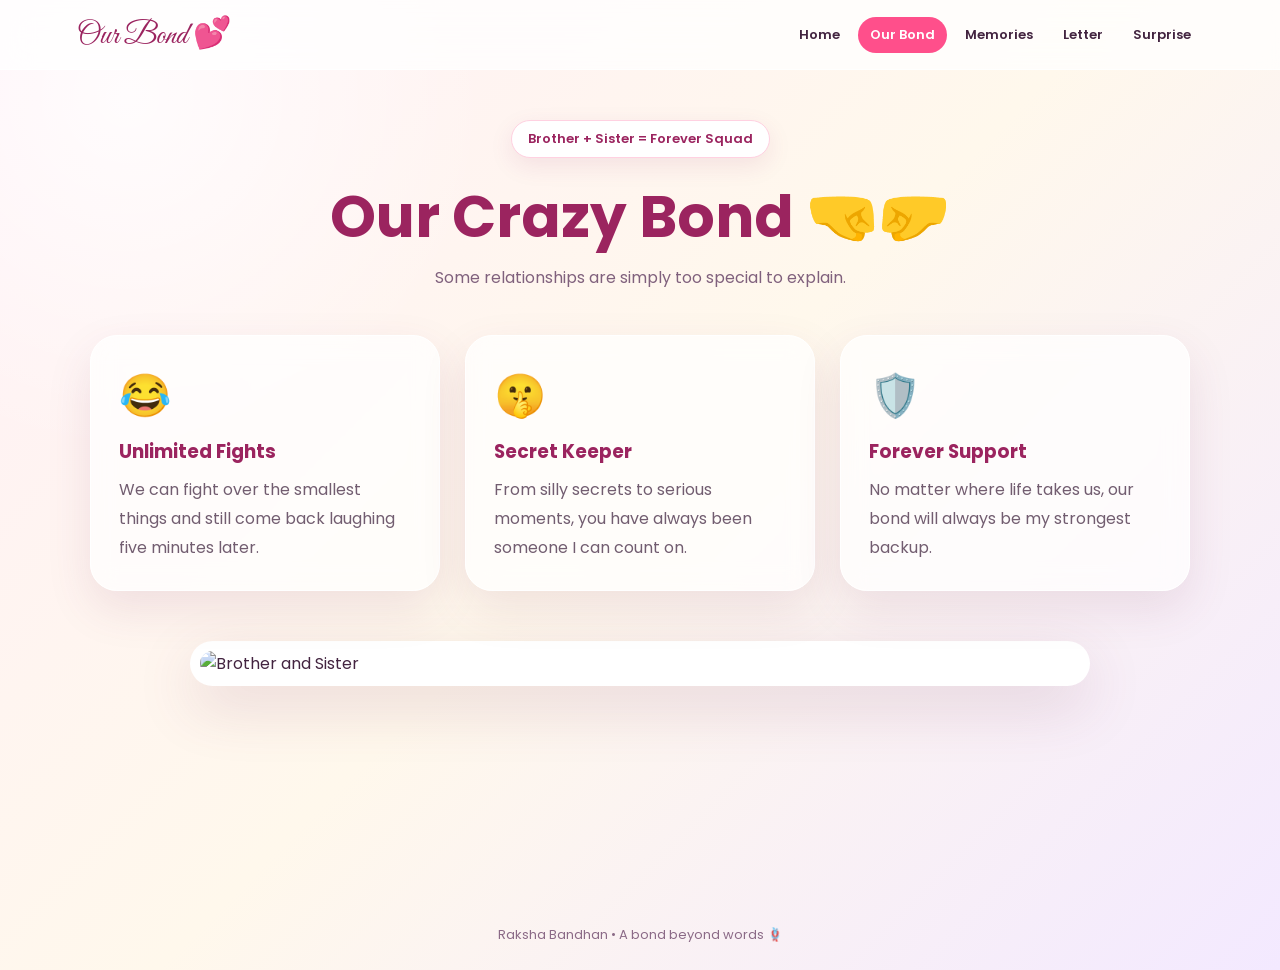
==== bond.html @ 4e297bad "Add files via upload" ====
<!DOCTYPE html>
<html lang="en">

<head>
    <meta charset="UTF-8">
    <meta name="viewport" content="width=device-width, initial-scale=1.0">

    <title>Our Bond 💕</title>

    <link rel="stylesheet" href="style.css">
</head>

<body>

    <div class="hearts"></div>

    <nav>

        <div class="logo">
            Our Bond 💕
        </div>

        <div class="nav-links">

            <a href="index.html">Home</a>

            <a class="active" href="bond.html">
            Our Bond
        </a>

            <a href="memories.html">
            Memories
        </a>

            <a href="message.html">
            Letter
        </a>

            <a href="surprise.html">
            Surprise
        </a>

        </div>

    </nav>


    <section class="page">

        <div class="section-title">

            <span class="badge">
            Brother + Sister = Forever Squad
        </span>

            <h2>
                Our Crazy Bond 🤜🤛
            </h2>

            <p>
                Some relationships are simply too special to explain.
            </p>

        </div>


        <div class="cards">

            <div class="card">

                <div class="icon">
                    😂
                </div>

                <h3>
                    Unlimited Fights
                </h3>

                <p>
                    We can fight over the smallest things and still come back laughing five minutes later.
                </p>

            </div>


            <div class="card">

                <div class="icon">
                    🤫
                </div>

                <h3>
                    Secret Keeper
                </h3>

                <p>
                    From silly secrets to serious moments, you have always been someone I can count on.
                </p>

            </div>


            <div class="card">

                <div class="icon">
                    🛡️
                </div>

                <h3>
                    Forever Support
                </h3>

                <p>
                    No matter where life takes us, our bond will always be my strongest backup.
                </p>

            </div>

        </div>


        <div class="large-photo">

            <img src="images\bhoomi 3.jpeg" alt="Brother and Sister">

        </div>

    </section>


    <footer>
        Raksha Bandhan • A bond beyond words 🪢
    </footer>

    <script src="script.js"></script>

</body>

</html>
---- style.css ----
@import url('https://fonts.googleapis.com/css2?family=Great+Vibes&family=Poppins:wght@300;400;500;600;700;800&display=swap');
* {
    margin: 0;
    padding: 0;
    box-sizing: border-box;
}

:root {
    --pink: #ff4f8b;
    --dark-pink: #9b245f;
    --purple: #713cb5;
    --gold: #f6c453;
    --cream: #fff8ef;
    --text: #432440;
}

html {
    scroll-behavior: smooth;
}

body {
    font-family: Poppins, sans-serif;
    color: var(--text);
    min-height: 100vh;
    background: radial-gradient( circle at 10% 10%, rgba(255, 255, 255, .8), transparent 25%), linear-gradient( 135deg, #fff0f7, #fff8ec, #f3e9ff);
    overflow-x: hidden;
}

nav {
    position: fixed;
    top: 0;
    left: 0;
    right: 0;
    z-index: 1000;
    display: flex;
    justify-content: space-between;
    align-items: center;
    padding: 14px 6%;
    background: rgba(255, 255, 255, .75);
    backdrop-filter: blur(15px);
    border-bottom: 1px solid #ffffffaa;
}

.logo {
    font-family: "Great Vibes", cursive;
    font-size: 31px;
    color: var(--dark-pink);
}

.nav-links {
    display: flex;
    gap: 6px;
    flex-wrap: wrap;
    justify-content: center;
}

.nav-links a {
    text-decoration: none;
    color: var(--text);
    font-size: 13px;
    font-weight: 600;
    padding: 8px 12px;
    border-radius: 25px;
    transition: .3s;
}

.nav-links a:hover,
.nav-links a.active {
    color: white;
    background: var(--pink);
}

.hero {
    min-height: 100vh;
    padding: 120px 7% 60px;
    max-width: 1250px;
    margin: auto;
    display: grid;
    grid-template-columns: 1fr 1fr;
    gap: 60px;
    align-items: center;
}

.badge {
    display: inline-block;
    padding: 8px 16px;
    border-radius: 30px;
    background: white;
    border: 1px solid #ffd1e1;
    color: var(--dark-pink);
    font-weight: 600;
    font-size: 13px;
    box-shadow: 0 8px 25px #8f245c18;
}

.hero h1 {
    font-size: clamp(48px, 7vw, 85px);
    line-height: 1;
    margin: 22px 0;
    color: var(--dark-pink);
}

.hero h1 span,
.final-page h1 span {
    font-family: "Great Vibes", cursive;
    color: var(--pink);
    font-weight: 400;
}

.hero p {
    font-size: 17px;
    line-height: 1.9;
    color: #725c70;
    max-width: 600px;
}

.btn {
    display: inline-block;
    margin-top: 25px;
    padding: 14px 23px;
    border: none;
    border-radius: 30px;
    background: linear-gradient( 135deg, var(--pink), var(--dark-pink));
    color: white;
    text-decoration: none;
    font-weight: 700;
    cursor: pointer;
    box-shadow: 0 12px 30px #ff4f8b40;
    transition: .3s;
}

.btn:hover {
    transform: translateY(-4px);
    box-shadow: 0 18px 35px #ff4f8b55;
}

.main-photo {
    position: relative;
    padding: 12px;
    background: rgba(255, 255, 255, .7);
    border-radius: 35px;
    box-shadow: 0 25px 70px #7a35602d;
    transform: rotate(2deg);
}

.main-photo img {
    width: 100%;
    height: 570px;
    object-fit: cover;
    border-radius: 25px;
    display: block;
}

.floating {
    position: absolute;
    font-size: 45px;
    z-index: 5;
    animation: float 3s infinite ease-in-out;
}

.rakhi1 {
    right: -20px;
    top: -25px;
}

.rakhi2 {
    left: -25px;
    bottom: -20px;
}

.page {
    min-height: 100vh;
    padding: 120px 7% 60px;
}

.section-title {
    text-align: center;
    margin-bottom: 45px;
}

.section-title h2 {
    font-size: clamp(38px, 5vw, 58px);
    color: var(--dark-pink);
    margin: 15px 0 5px;
}

.section-title p {
    color: #80617d;
}

.cards {
    max-width: 1150px;
    margin: auto;
    display: grid;
    grid-template-columns: repeat(3, 1fr);
    gap: 25px;
}

.card {
    padding: 28px;
    background: rgba(255, 255, 255, .72);
    border-radius: 27px;
    border: 1px solid white;
    box-shadow: 0 18px 45px #7a35601d;
    backdrop-filter: blur(12px);
    transition: .4s;
}

.card:hover {
    transform: translateY(-10px);
}

.icon {
    font-size: 42px;
    margin-bottom: 10px;
}

.card h3 {
    color: var(--dark-pink);
    margin-bottom: 10px;
}

.card p {
    color: #725d70;
    line-height: 1.8;
}

.large-photo {
    max-width: 900px;
    margin: 50px auto;
    padding: 10px;
    background: white;
    border-radius: 30px;
    box-shadow: 0 20px 60px #7a35602a;
}

.large-photo img {
    width: 100%;
    max-height: 1000px;
    object-fit: cover;
    border-radius: 23px;
    display: block;
}

.gallery {
    max-width: 1150px;
    margin: auto;
    display: grid;
    grid-template-columns: repeat(4, 1fr);
    gap: 20px;
}

.gallery-card {
    height: 430px;
    position: relative;
    overflow: hidden;
    border-radius: 27px;
    box-shadow: 0 15px 40px #7a35602b;
}

.gallery-card img {
    width: 100%;
    height: 100%;
    object-fit: cover;
    transition: .6s;
}

.gallery-card:hover img {
    transform: scale(1.08);
}

.caption {
    position: absolute;
    bottom: 0;
    left: 0;
    right: 0;
    padding: 35px 16px 16px;
    color: white;
    font-weight: 600;
    background: linear-gradient( transparent, #32132ddd);
}

.letter {
    max-width: 850px;
    margin: auto;
    padding: 45px;
    background: #fffaf1;
    border-radius: 30px;
    border: 1px solid #f2d9bd;
    box-shadow: 0 20px 60px #7a356025;
}

.letter p {
    font-family: "Great Vibes", cursive;
    font-size: 29px;
    line-height: 1.65;
    color: #6c355e;
}

.signature {
    margin-top: 25px;
    text-align: right;
    font-size: 20px;
    color: var(--dark-pink);
    font-weight: 600;
}

.final-page {
    min-height: 100vh;
    padding: 120px 7% 60px;
    text-align: center;
    display: flex;
    flex-direction: column;
    align-items: center;
    justify-content: center;
}

.big-rakhi {
    font-size: 90px;
    animation: pulse 1.7s infinite;
}

.final-page h1 {
    font-size: clamp(48px, 7vw, 80px);
    color: var(--dark-pink);
    margin: 20px 0;
}

.final-page>p {
    max-width: 700px;
    color: #725d70;
    line-height: 1.8;
    font-size: 17px;
}

#countdown {
    display: flex;
    justify-content: center;
    gap: 15px;
    flex-wrap: wrap;
    margin: 30px 0;
}

#countdown div {
    min-width: 100px;
    padding: 17px;
    border-radius: 20px;
    background: white;
    box-shadow: 0 10px 30px #7a35601c;
}

#countdown strong {
    display: block;
    font-size: 27px;
    color: var(--dark-pink);
}

#countdown small {
    color: #80617d;
}

#surprise {
    display: none;
    max-width: 650px;
    margin: 30px auto;
    padding: 25px;
    border-radius: 25px;
    background: #fff0f7;
    color: var(--dark-pink);
    font-size: 19px;
    line-height: 1.8;
    animation: appear .8s ease;
}

.final-photo {
    width: 100%;
    max-width: 820px;
    margin-top: 35px;
    padding: 10px;
    background: white;
    border-radius: 30px;
    box-shadow: 0 20px 55px #7a35602b;
}

.final-photo img {
    width: 100%;
    height: 600px;
    object-fit: cover;
    border-radius: 22px;
    display: block;
}

footer {
    text-align: center;
    padding: 25px;
    color: #8b6a87;
    font-size: 13px;
}

.hearts span {
    position: fixed;
    bottom: -40px;
    pointer-events: none;
    z-index: 0;
    animation: rise linear forwards;
}

@keyframes rise {
    to {
        transform: translateY(-110vh) rotate(360deg);
        opacity: 0;
    }
}

@keyframes float {
    50% {
        transform: translateY(-12px) rotate(8deg);
    }
}

@keyframes pulse {
    50% {
        transform: scale(1.12);
    }
}

@keyframes appear {
    from {
        opacity: 0;
        transform: scale(.8);
    }
    to {
        opacity: 1;
        transform: scale(1);
    }
}

@media(max-width:850px) {
    nav {
        flex-direction: column;
        gap: 8px;
    }
    .hero {
        grid-template-columns: 1fr;
        padding-top: 160px;
    }
    .main-photo img {
        height: 500px;
    }
    .cards {
        grid-template-columns: 1fr;
    }
    .gallery {
        grid-template-columns: 1fr 1fr;
    }
}

@media(max-width:550px) {
    .nav-links a {
        font-size: 11px;
        padding: 7px 8px;
    }
    .hero h1 {
        font-size: 48px;
    }
    .gallery {
        grid-template-columns: 1fr;
    }
    .gallery-card {
        height: 450px;
    }
    .letter {
        padding: 25px 20px;
    }
    .letter p {
        font-size: 25px;
    }
    .final-photo img {
        height: 450px;
    }
}
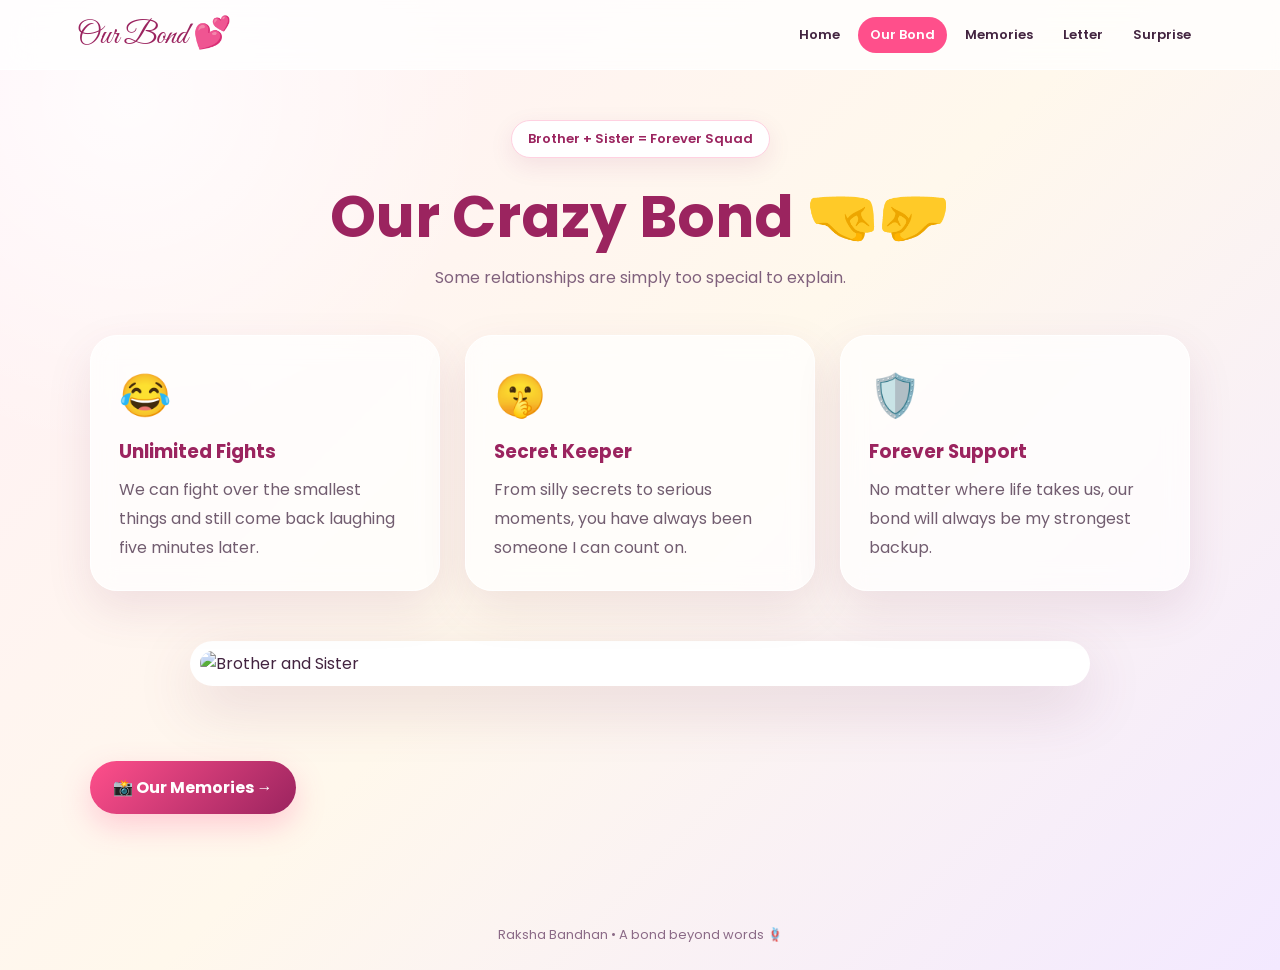
==== commit 8f56981f: "Add memories button to bond.html Added a button linking to the memories page." ====
--- a/bond.html
+++ b/bond.html
@@ -22,23 +22,25 @@
 
         <div class="nav-links">
 
-            <a href="index.html">Home</a>
+            <a href="index.html">
+                Home
+            </a>
 
             <a class="active" href="bond.html">
-            Our Bond
-        </a>
+                Our Bond
+            </a>
 
             <a href="memories.html">
-            Memories
-        </a>
+                Memories
+            </a>
 
             <a href="message.html">
-            Letter
-        </a>
+                Letter
+            </a>
 
             <a href="surprise.html">
-            Surprise
-        </a>
+                Surprise
+            </a>
 
         </div>
 
@@ -50,8 +52,8 @@
         <div class="section-title">
 
             <span class="badge">
-            Brother + Sister = Forever Squad
-        </span>
+                Brother + Sister = Forever Squad
+            </span>
 
             <h2>
                 Our Crazy Bond 🤜🤛
@@ -125,6 +127,18 @@
 
         </div>
 
+
+        <!-- Memories Button -->
+
+        <div class="next-page">
+
+            <a href="memories.html" class="btn">
+                📸 Our Memories →
+            </a>
+
+        </div>
+
+
     </section>
 
 
@@ -132,8 +146,9 @@
         Raksha Bandhan • A bond beyond words 🪢
     </footer>
 
+
     <script src="script.js"></script>
 
 </body>
 
-</html>+</html>
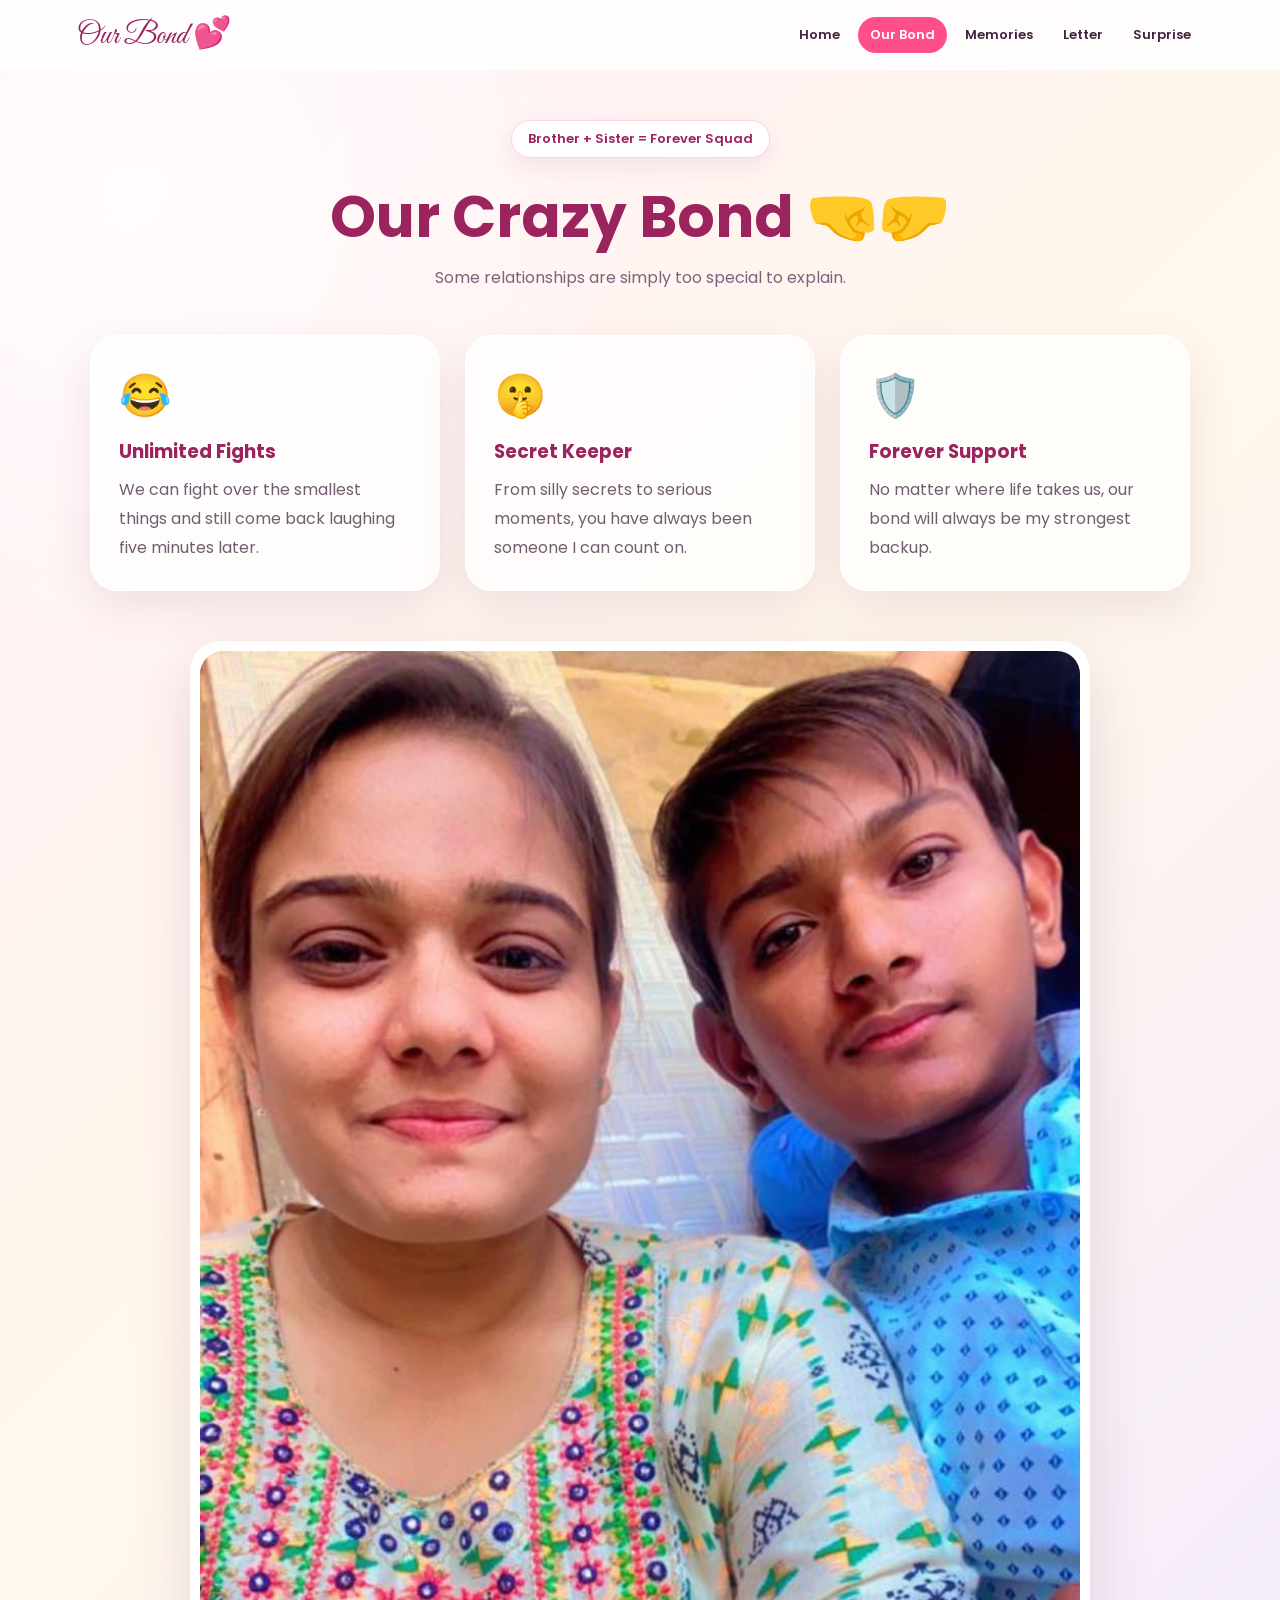
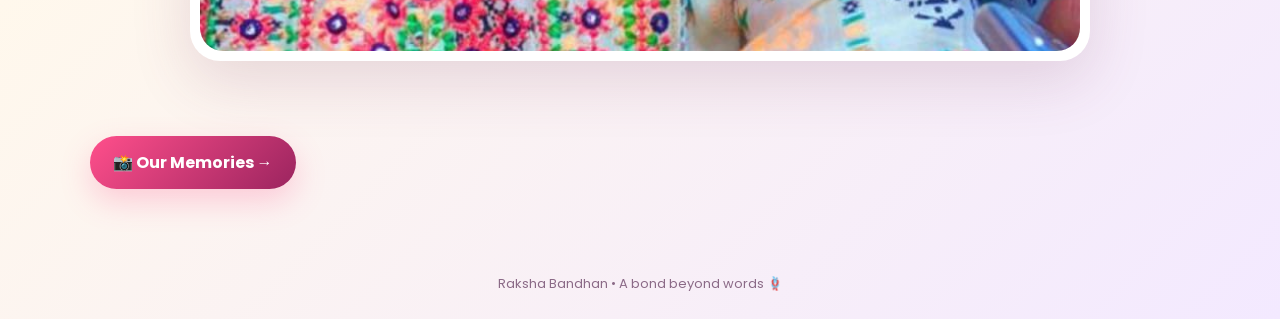
==== commit afcadc32: "Fix image paths for Vercel - use forward slashes and move images to images/ folder" ====
--- a/bond.html
+++ b/bond.html
@@ -123,7 +123,7 @@
 
         <div class="large-photo">
 
-            <img src="images\bhoomi 3.jpeg" alt="Brother and Sister">
+            <img src="images/bhoomi_3.jpeg" alt="Brother and Sister">
 
         </div>
 
@@ -151,4 +151,4 @@
 
 </body>
 
-</html>
+</html>
